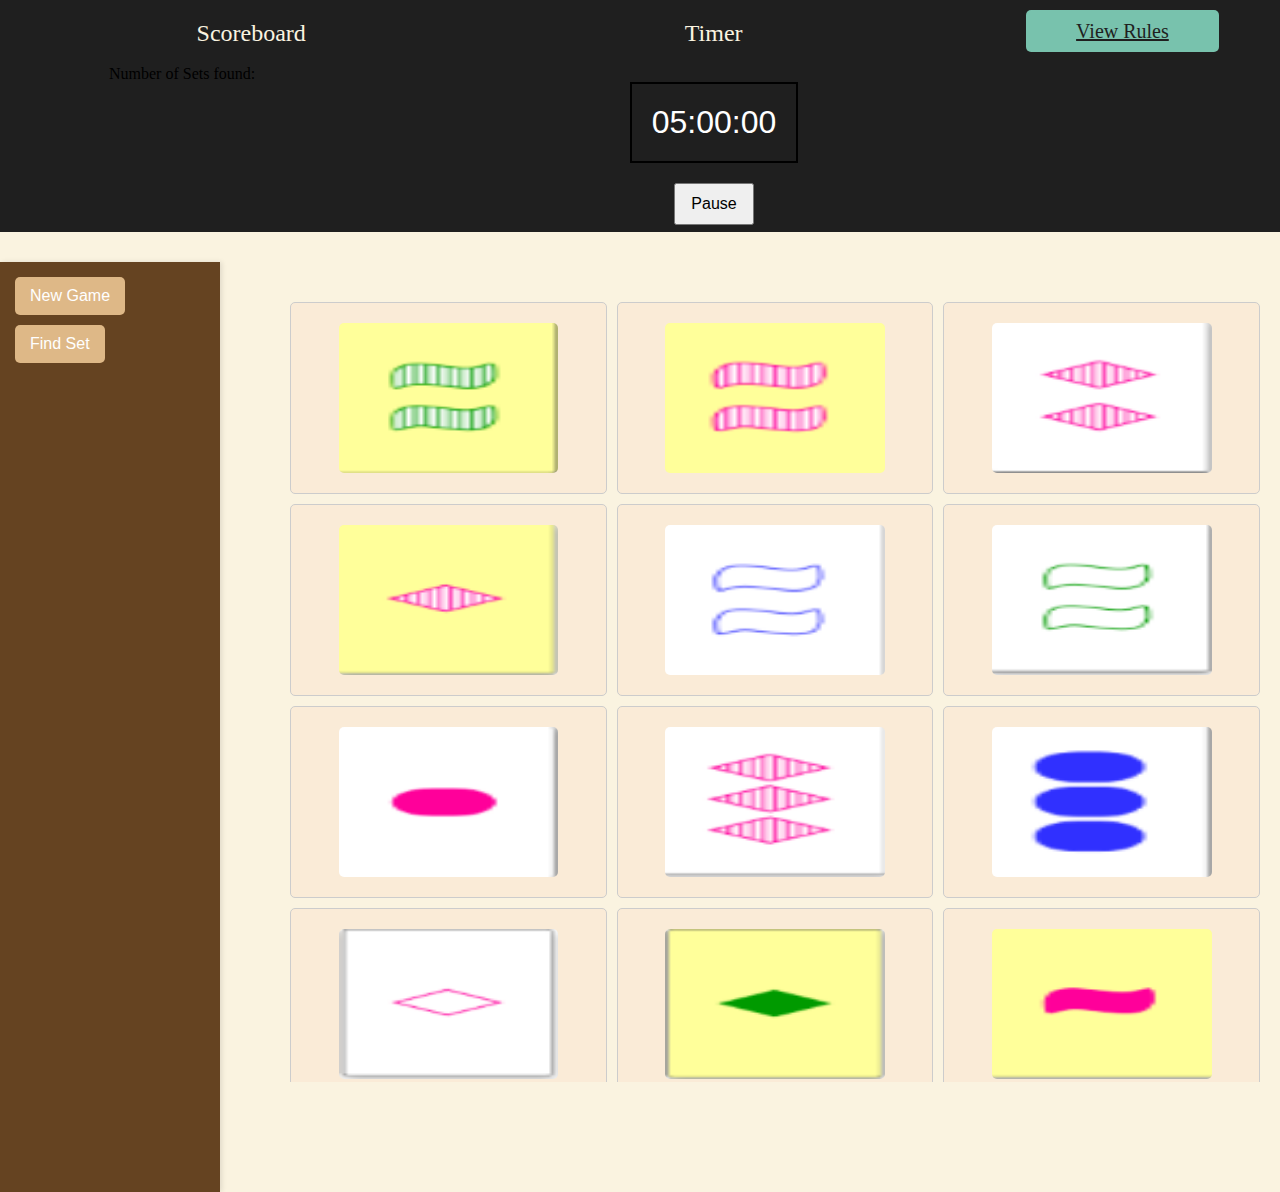
==== index.html @ 84bd636e "problems caused by merge are fixed" ====
<!DOCTYPE html>
<html lang="en">
<head>
    <title>Home Page of Set</title>
    <link rel="stylesheet" href="index.css">
    <script src="initCard.js"></script> 
    <script src="ScoreBoard.js"></script> 

</head>
<body>
    <div class="top-bar">
        <div class="scoreboard-container">
            <div class="top-title">Scoreboard</div>
            <iframe src="ScoreBoard.html" frameborder="0" style="width:100%; height:100%;"></iframe>
        </div>
        <div class="timer-container">
            <div class="top-title">Timer</div>
            <iframe src="timer.html" frameborder="0" style="width:100%; height:100%;"></iframe>
        </div>
        <div class="rule-button-container">
            <a href="rule.html" class="centered-button">View Rules</a>
        </div>
    </div>

    <div class="main-content">
        <div class="left-sidebar-container">
            <button onclick="location.href='#New Game'">New Game</button>
            <button onclick="location.href='#Find Set'">Find Set</button>
        </div>
        <div class="result"> <span id="resultText"></span></div>
        <div class="card-display-container">
            
        </div>
    </div>
</body>
</html>
---- index.css ----
body, html {
    margin: 0;
    padding: 0;
    height: 100%;
    font-family: 'Arial, sans-serif';
    background-color: #FAF3E0; /* Peach background to give a warm undertone to your page */
}

.top-bar {
    display: flex;
    justify-content: space-around;
    background-color: #1F1F1F; /* Black for the top bar */
    padding: 20px;
    position: relative;
    width: 100%;
    top: 0;
    z-index: 1000;
}

.top-title {
    text-align: center;
    font-size: 24px; /* Adjust font size as needed */
    margin-bottom: 10px; /* Space between the title and the iframe */
}

.scoreboard-container, .timer-container, .rule-button-container {
    color: #FAF3E0; /* Peach for the text to contrast against the black background */
    font-size: 20px;
}

.rule-button-container .centered-button {
    padding: 10px 50px;
    background-color: #78C2AD; /* Vibrant teal for the button */
    border-radius: 5px;
    color: #1F1F1F; /* Black for the button text */
    transition: background-color 0.3s; /* Smooth transition on hover */
}

.rule-button-container .centered-button:hover {
    background-color: #56A08E; /* A darker shade of teal for hover effect */
}

.main-content {
    display: flex;
    align-items: flex-start; /* This ensures that both children start at the top */
}

.left-sidebar-container {
    margin-top: 30px;
    background-color: #654321; /* Brown for the sidebar */
    height: 100vh;;
    width: 200px;
    padding: 15px;
    box-shadow: 2px 0 5px rgba(0, 0, 0, 0.1);
}

.left-sidebar-container a {
    display: block;
    color: #FAF3E0; /* Peach for the text to contrast against the brown background */
    margin-bottom: 15px;
    padding: 10px;
    border-radius: 5px;
    transition: background-color 0.3s; /* Smooth transition on hover */
}

.left-sidebar-container a:hover {
    background-color: #78C2AD; /* Teal for hover effect */
    color: #1F1F1F; /* Black for the text to contrast against the teal background */
}

.left-sidebar-container button {
    margin-bottom: 10px;
    padding: 10px 15px;
    font-size: 16px;
    color: #ffffff; /* White text color */
    background-color: burlywood; /* Primary blue color */
    border: none;
    border-radius: 5px;
    cursor: pointer;
    transition: background-color 0.3s ease; /* Smooth transition for hover effect */
}

.left-sidebar-container button:hover {
    background-color: #0056b3; /* Darker blue on hover */
}

.left-sidebar-container button:focus {
    outline: none; /* Remove default focus outline */
    box-shadow: 0 0 5px rgba(0,123,255,0.5); /* Add a subtle glow effect on focus */
}

.result{
    margin-top: 50px;
    margin-left: 250px;
    height: 100px;
    width: calc(100% - 220px);
    position: absolute;
    z-index: 2;
}

#resultText{
    color: red;
    font-size: 50px;
}

/*add for selection*/
.selected::before {
    content: ''; /* Required for pseudo-elements */
    position: absolute;
    top: 0;
    left: 0;
    width: 100%;
    height: 100%;
    background-color: rgba(255, 0, 0, 0); /* Initially transparent */
    opacity: 0; /* Initially, make it completely transparent */
    transition: opacity 0.3s, background-color 0.3s; /* Add transitions for a smooth effect */
    z-index: 2; /* Higher z-index value to appear on top of card-box */
}

.selected:hover::before {
    background-color: rgba(255, 0, 0, 0.5); /* Transparent red (adjust the alpha value for the desired transparency) */
    opacity: 1; /* On hover, make the overlay fully visible */
}


.card-display-container {
    margin-top: 50px;
    margin-left: 50px;
    display: grid;
    grid-template-columns: repeat(3, 1fr);
    grid-template-rows: repeat(4, 1fr);
    gap: 10px;
    height: calc(100vh - 100px);
    width: calc(100% - 220px);
    padding: 20px;
    box-sizing: border-box;
    overflow-y: auto;
}

.card-box {
    position: relative;
    background-color: #FAEBD7; /* Light peach for the card background */
    text-align: center;
    border: 1px solid #ccc;
    border-radius: 5px;
    padding: 20px;
    box-sizing: border-box;
    display: flex;
    justify-content: center;
    align-items: center;
    font-size: 20px;
    transition: transform 0.3s; /* Smooth transition for a popping effect on hover */
    z-index: 1;
}

.card-box:hover {
    transform: scale(1.05); /* Slightly enlarge the card on hover for a popping effect */
}

.column {
    margin: 0 10px;
    width: calc(33.333% - 20px);
}

.column a {
    display: block;
    margin: 10px 0;
    padding: 20px;
    background-color: #D5A58B; /* Brownish peach for column background */
    text-align: center;
    border: 1px solid #ccc;
    border-radius: 5px;
    height: calc(50% - 20px);
    box-sizing: border-box;
    transition: background-color 0.3s; /* Smooth transition on hover */
}

.column a:hover {
    background-color: #B8876E; /* Darker brownish peach for hover effect */
}

.card {
    width: 80%;
    height: 150px;
    border-radius: 5px;
}
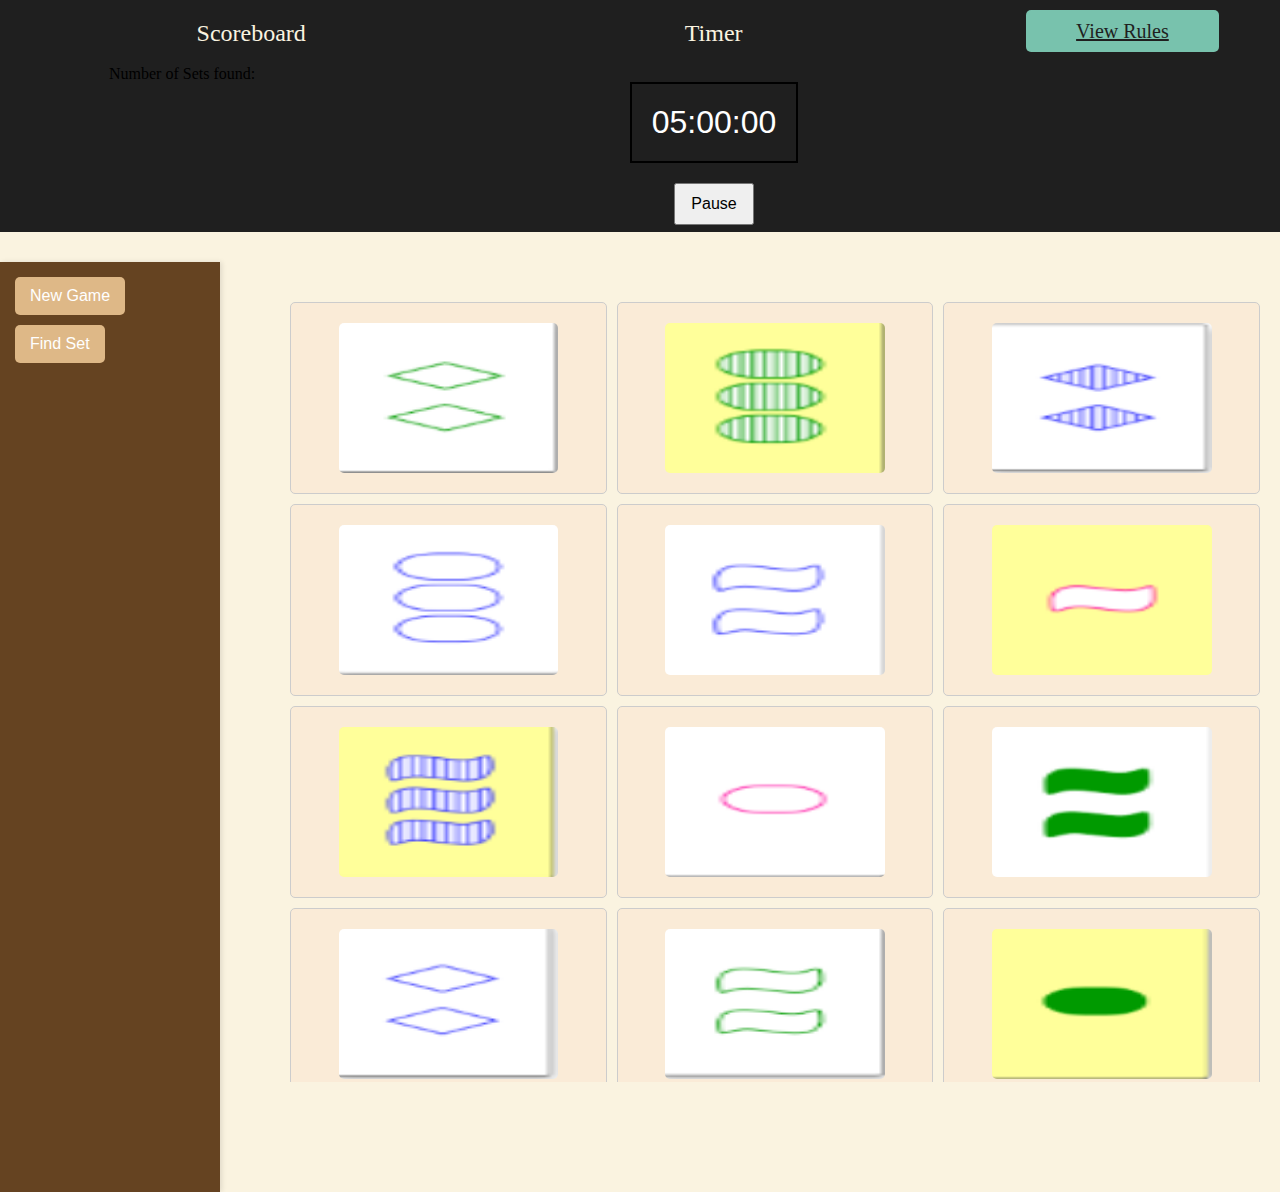
==== commit 226fc9c0: "card replace is finished also fix some bugs" ====
--- a/index.html
+++ b/index.html
@@ -3,9 +3,10 @@
 <head>
     <title>Home Page of Set</title>
     <link rel="stylesheet" href="index.css">
-    <script src="initCard.js"></script> 
-    <script src="ScoreBoard.js"></script> 
-
+    <script type="module" src="ScoreBoard.js"></script> 
+    <script type="module" src="cardReplacing.js"></script> 
+    <script type="module" src="verifySet.js"></script>
+    <script type="module" src="initCard.js"></script> 
 </head>
 <body>
     <div class="top-bar">
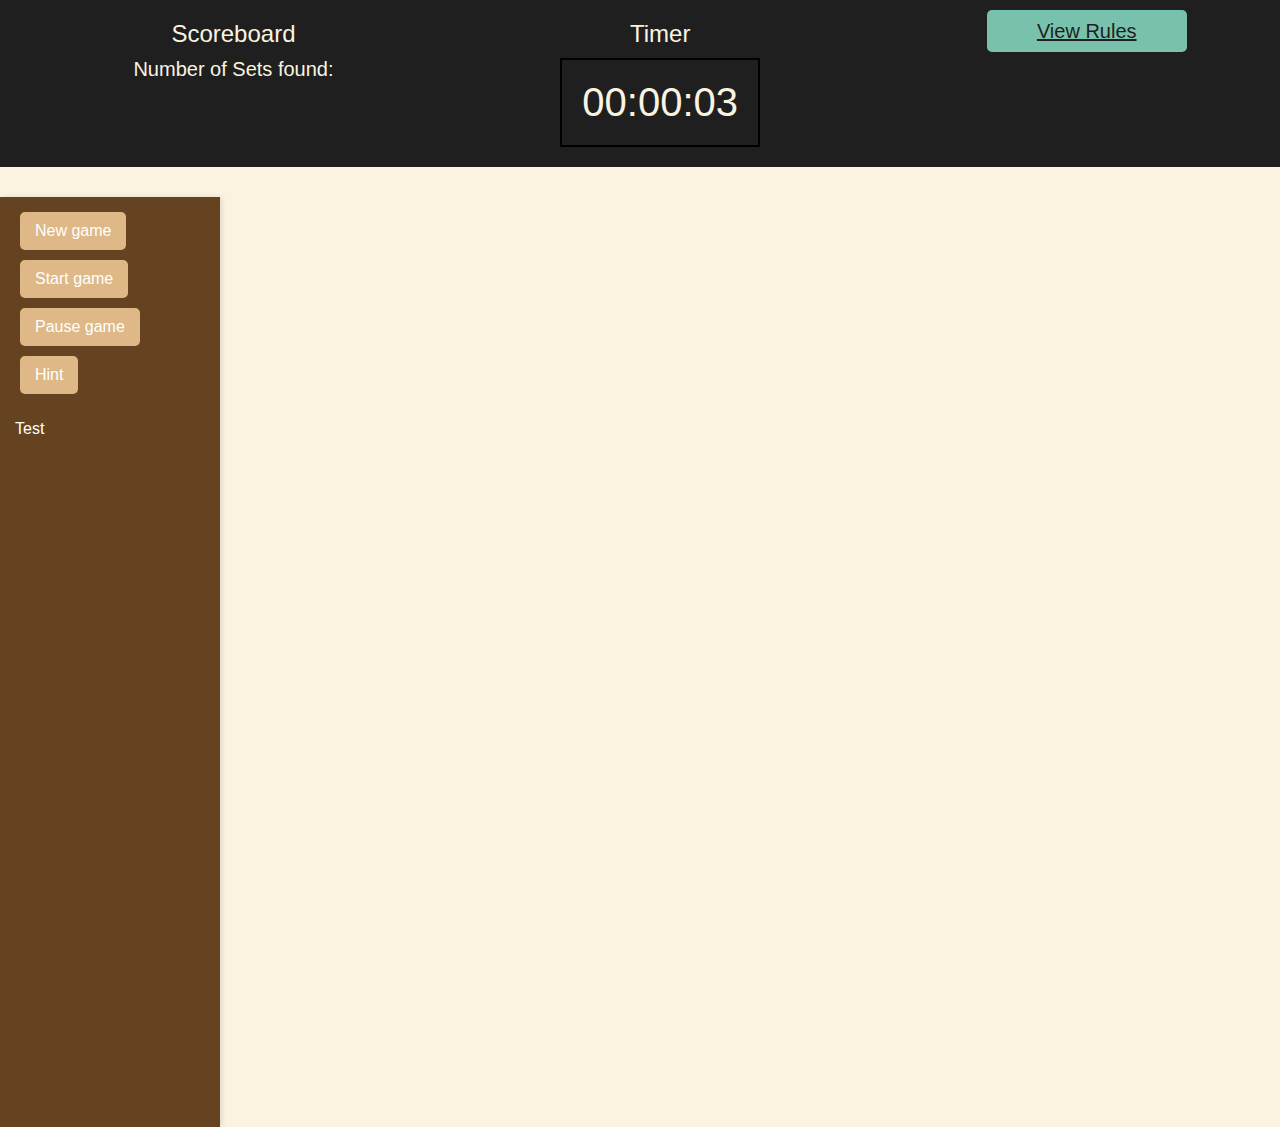
==== commit 64528d1c: "Message in timer can work now" ====
--- a/index.html
+++ b/index.html
@@ -3,6 +3,10 @@
 <head>
     <title>Home Page of Set</title>
     <link rel="stylesheet" href="index.css">
+    <link rel="stylesheet" href="timer.css">
+    <link rel="stylesheet" href="Scoreboard.css">
+    <script type="module" src="message.js"></script> 
+    <script type="module" src="timer.js"></script> 
     <script type="module" src="ScoreBoard.js"></script> 
     <script type="module" src="cardReplacing.js"></script> 
     <script type="module" src="verifySet.js"></script>
@@ -12,11 +16,18 @@
     <div class="top-bar">
         <div class="scoreboard-container">
             <div class="top-title">Scoreboard</div>
-            <iframe src="ScoreBoard.html" frameborder="0" style="width:100%; height:100%;"></iframe>
+            <div class="scoreboard">
+                <div id="title">Number of Sets found: </div>
+                <div id="score"><span id="scoreNum"></span></div>
+            </div>
         </div>
         <div class="timer-container">
             <div class="top-title">Timer</div>
-            <iframe src="timer.html" frameborder="0" style="width:100%; height:100%;"></iframe>
+            <div class="timer-container">
+                <div class="timer-box">
+                    00:00:03
+                </div>
+            </div>
         </div>
         <div class="rule-button-container">
             <a href="rule.html" class="centered-button">View Rules</a>
@@ -25,8 +36,11 @@
 
     <div class="main-content">
         <div class="left-sidebar-container">
-            <button onclick="location.href='#New Game'">New Game</button>
-            <button onclick="location.href='#Find Set'">Find Set</button>
+            <button id="NewGame">New game</button>
+            <button id="StartGame">Start game</button>
+            <button id="PauseGame">Pause game</button>
+            <button id="hint">Hint</button>
+            <div class="message-box" id="messageBox"><p>Test</p></div>
         </div>
         <div class="result"> <span id="resultText"></span></div>
         <div class="card-display-container">
--- a/timer.css
+++ b/timer.css
@@ -0,0 +1,29 @@
+body, html {
+    height: 100%;
+    margin: 0;
+    font-family: Arial, sans-serif;
+    color:white;
+}
+
+.timer-container {
+    display: flex;
+    flex-direction: column;
+    justify-content: center; /* Center horizontally */
+    align-items: center; /* Center vertically */
+    height: 100%;
+}
+
+.timer-box {
+    padding: 20px;
+    border: 2px solid black;
+    font-size: 2em;
+}
+.controls {
+    margin-top: 20px;
+}
+
+button {
+    padding: 10px 15px;
+    margin: 0 5px;
+    font-size: 1em;
+}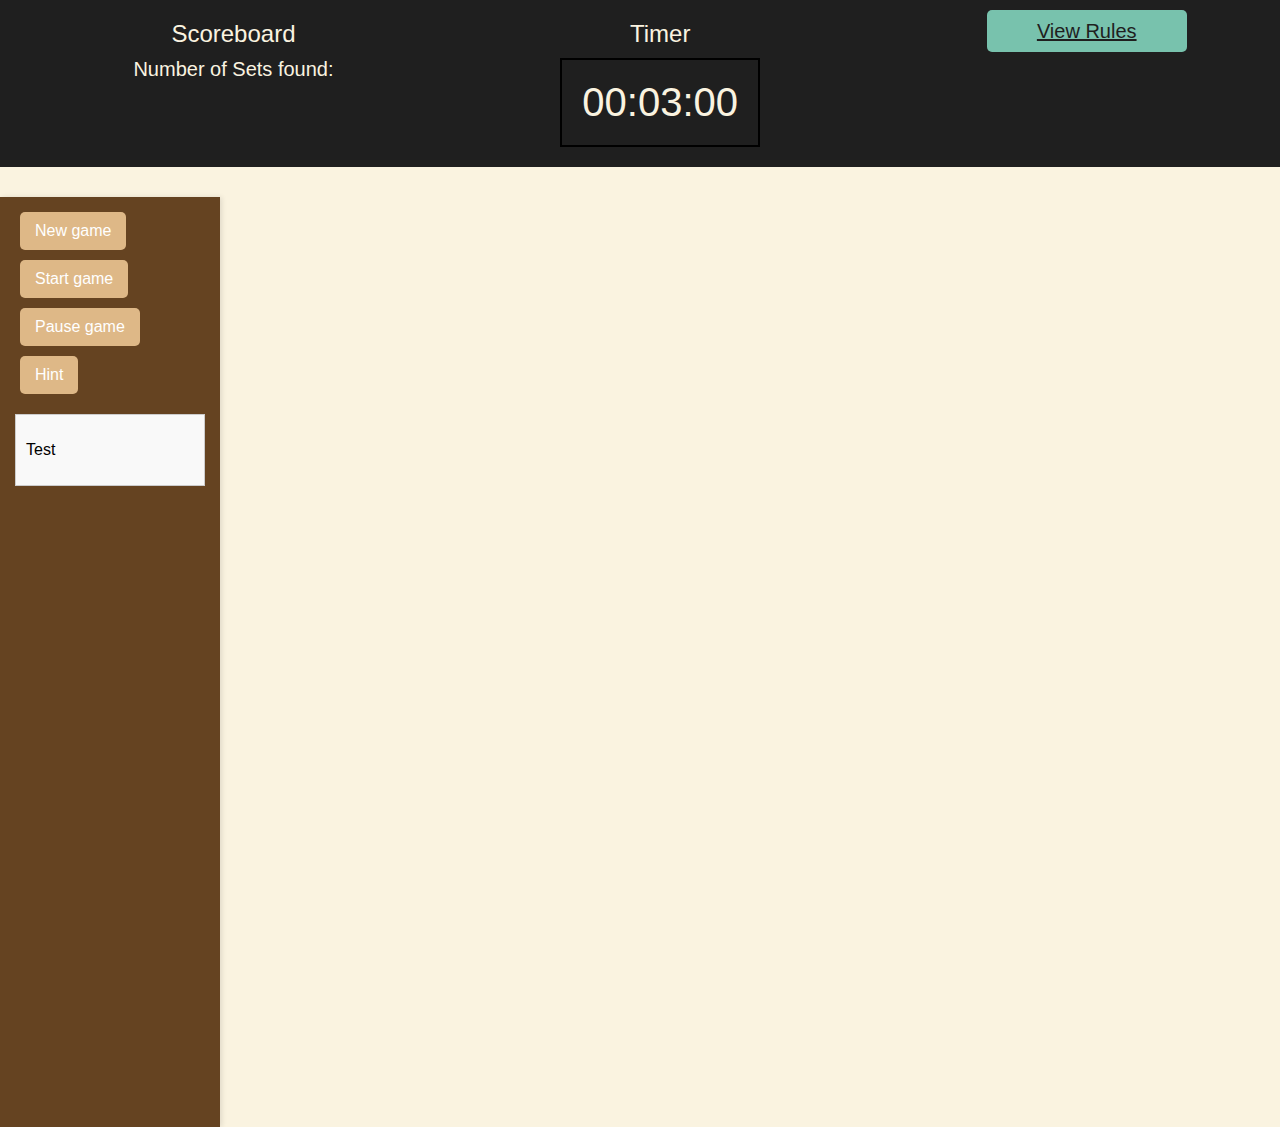
==== commit 3fb6ce49: "Start/pause-continue/New game can work" ====
--- a/index.html
+++ b/index.html
@@ -2,6 +2,7 @@
 <html lang="en">
 <head>
     <title>Home Page of Set</title>
+    <link rel="shortcut icon" href="favicon.ico">
     <link rel="stylesheet" href="index.css">
     <link rel="stylesheet" href="timer.css">
     <link rel="stylesheet" href="Scoreboard.css">
@@ -25,7 +26,7 @@
             <div class="top-title">Timer</div>
             <div class="timer-container">
                 <div class="timer-box">
-                    00:00:03
+                    00:03:00
                 </div>
             </div>
         </div>
--- a/index.css
+++ b/index.css
@@ -89,6 +89,17 @@
     box-shadow: 0 0 5px rgba(0,123,255,0.5); /* Add a subtle glow effect on focus */
 }
 
+.message-box {
+    padding: 10px;
+    border: 1px solid #ccc;
+    margin-top: 10px;
+    background-color: #f9f9f9;
+}
+
+.message-box p {
+    color: black;
+}
+
 .result{
     margin-top: 50px;
     margin-left: 250px;
@@ -111,17 +122,11 @@
     left: 0;
     width: 100%;
     height: 100%;
-    background-color: rgba(255, 0, 0, 0); /* Initially transparent */
-    opacity: 0; /* Initially, make it completely transparent */
+    background-color: rgba(255, 0, 0, 0.5); /* Transparent red */
+    opacity: 1; /* Make the overlay fully visible */
     transition: opacity 0.3s, background-color 0.3s; /* Add transitions for a smooth effect */
     z-index: 2; /* Higher z-index value to appear on top of card-box */
 }
-
-.selected:hover::before {
-    background-color: rgba(255, 0, 0, 0.5); /* Transparent red (adjust the alpha value for the desired transparency) */
-    opacity: 1; /* On hover, make the overlay fully visible */
-}
-
 
 .card-display-container {
     margin-top: 50px;
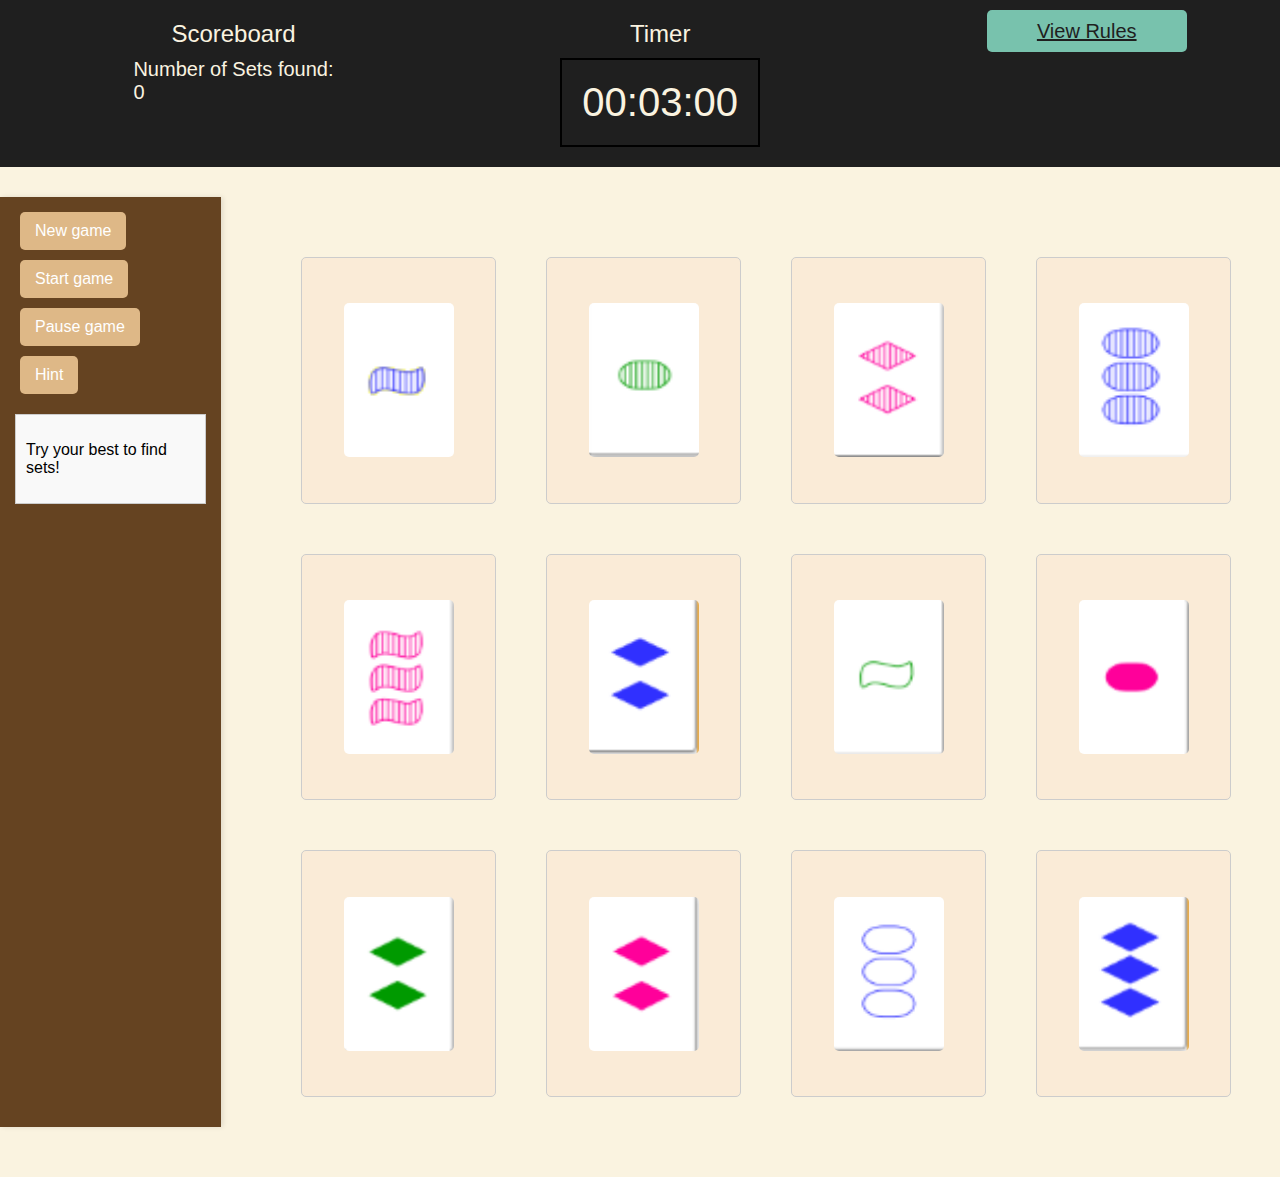
==== commit da0ab897: "remove the yellow background, modeify cards layout" ====
--- a/index.html
+++ b/index.html
@@ -1,52 +1,52 @@
-<!DOCTYPE html>
-<html lang="en">
-<head>
-    <title>Home Page of Set</title>
-    <link rel="shortcut icon" href="favicon.ico">
-    <link rel="stylesheet" href="index.css">
-    <link rel="stylesheet" href="timer.css">
-    <link rel="stylesheet" href="Scoreboard.css">
-    <script type="module" src="message.js"></script> 
-    <script type="module" src="timer.js"></script> 
-    <script type="module" src="ScoreBoard.js"></script> 
-    <script type="module" src="cardReplacing.js"></script> 
-    <script type="module" src="verifySet.js"></script>
-    <script type="module" src="initCard.js"></script> 
-</head>
-<body>
-    <div class="top-bar">
-        <div class="scoreboard-container">
-            <div class="top-title">Scoreboard</div>
-            <div class="scoreboard">
-                <div id="title">Number of Sets found: </div>
-                <div id="score"><span id="scoreNum"></span></div>
-            </div>
-        </div>
-        <div class="timer-container">
-            <div class="top-title">Timer</div>
-            <div class="timer-container">
-                <div class="timer-box">
-                    00:03:00
-                </div>
-            </div>
-        </div>
-        <div class="rule-button-container">
-            <a href="rule.html" class="centered-button">View Rules</a>
-        </div>
-    </div>
-
-    <div class="main-content">
-        <div class="left-sidebar-container">
-            <button id="NewGame">New game</button>
-            <button id="StartGame">Start game</button>
-            <button id="PauseGame">Pause game</button>
-            <button id="hint">Hint</button>
-            <div class="message-box" id="messageBox"><p>Test</p></div>
-        </div>
-        <div class="result"> <span id="resultText"></span></div>
-        <div class="card-display-container">
-            
-        </div>
-    </div>
-</body>
-</html>
+<!DOCTYPE html>
+<html lang="en">
+<head>
+    <title>Home Page of Set</title>
+    <link rel="shortcut icon" href="favicon.ico">
+    <link rel="stylesheet" href="index.css">
+    <link rel="stylesheet" href="timer.css">
+    <link rel="stylesheet" href="Scoreboard.css">
+    <script type="module" src="message.js"></script> 
+    <script type="module" src="timer.js"></script> 
+    <script type="module" src="ScoreBoard.js"></script> 
+    <script type="module" src="cardReplacing.js"></script> 
+    <script type="module" src="verifySet.js"></script>
+    <script type="module" src="initCard.js"></script> 
+</head>
+<body>
+    <div class="top-bar">
+        <div class="scoreboard-container">
+            <div class="top-title">Scoreboard</div>
+            <div class="scoreboard">
+                <div id="title">Number of Sets found: </div>
+                <div id="score"><span id="scoreNum"></span></div>
+            </div>
+        </div>
+        <div class="timer-container">
+            <div class="top-title">Timer</div>
+            <div class="timer-container">
+                <div class="timer-box">
+                    00:03:00
+                </div>
+            </div>
+        </div>
+        <div class="rule-button-container">
+            <a href="rule.html" class="centered-button">View Rules</a>
+        </div>
+    </div>
+
+    <div class="main-content">
+        <div class="left-sidebar-container">
+            <button id="NewGame">New game</button>
+            <button id="StartGame">Start game</button>
+            <button id="PauseGame">Pause game</button>
+            <button id="hint">Hint</button>
+            <div class="message-box" id="messageBox"><p>Test</p></div>
+        </div>
+        <div class="result"> <span id="resultText"></span></div>
+        <div class="card-display-container">
+            
+        </div>
+    </div>
+</body>
+</html>
--- a/index.css
+++ b/index.css
@@ -1,191 +1,193 @@
-body, html {
-    margin: 0;
-    padding: 0;
-    height: 100%;
-    font-family: 'Arial, sans-serif';
-    background-color: #FAF3E0; /* Peach background to give a warm undertone to your page */
-}
-
-.top-bar {
-    display: flex;
-    justify-content: space-around;
-    background-color: #1F1F1F; /* Black for the top bar */
-    padding: 20px;
-    position: relative;
-    width: 100%;
-    top: 0;
-    z-index: 1000;
-}
-
-.top-title {
-    text-align: center;
-    font-size: 24px; /* Adjust font size as needed */
-    margin-bottom: 10px; /* Space between the title and the iframe */
-}
-
-.scoreboard-container, .timer-container, .rule-button-container {
-    color: #FAF3E0; /* Peach for the text to contrast against the black background */
-    font-size: 20px;
-}
-
-.rule-button-container .centered-button {
-    padding: 10px 50px;
-    background-color: #78C2AD; /* Vibrant teal for the button */
-    border-radius: 5px;
-    color: #1F1F1F; /* Black for the button text */
-    transition: background-color 0.3s; /* Smooth transition on hover */
-}
-
-.rule-button-container .centered-button:hover {
-    background-color: #56A08E; /* A darker shade of teal for hover effect */
-}
-
-.main-content {
-    display: flex;
-    align-items: flex-start; /* This ensures that both children start at the top */
-}
-
-.left-sidebar-container {
-    margin-top: 30px;
-    background-color: #654321; /* Brown for the sidebar */
-    height: 100vh;;
-    width: 200px;
-    padding: 15px;
-    box-shadow: 2px 0 5px rgba(0, 0, 0, 0.1);
-}
-
-.left-sidebar-container a {
-    display: block;
-    color: #FAF3E0; /* Peach for the text to contrast against the brown background */
-    margin-bottom: 15px;
-    padding: 10px;
-    border-radius: 5px;
-    transition: background-color 0.3s; /* Smooth transition on hover */
-}
-
-.left-sidebar-container a:hover {
-    background-color: #78C2AD; /* Teal for hover effect */
-    color: #1F1F1F; /* Black for the text to contrast against the teal background */
-}
-
-.left-sidebar-container button {
-    margin-bottom: 10px;
-    padding: 10px 15px;
-    font-size: 16px;
-    color: #ffffff; /* White text color */
-    background-color: burlywood; /* Primary blue color */
-    border: none;
-    border-radius: 5px;
-    cursor: pointer;
-    transition: background-color 0.3s ease; /* Smooth transition for hover effect */
-}
-
-.left-sidebar-container button:hover {
-    background-color: #0056b3; /* Darker blue on hover */
-}
-
-.left-sidebar-container button:focus {
-    outline: none; /* Remove default focus outline */
-    box-shadow: 0 0 5px rgba(0,123,255,0.5); /* Add a subtle glow effect on focus */
-}
-
-.message-box {
-    padding: 10px;
-    border: 1px solid #ccc;
-    margin-top: 10px;
-    background-color: #f9f9f9;
-}
-
-.message-box p {
-    color: black;
-}
-
-.result{
-    margin-top: 50px;
-    margin-left: 250px;
-    height: 100px;
-    width: calc(100% - 220px);
-    position: absolute;
-    z-index: 2;
-}
-
-#resultText{
-    color: red;
-    font-size: 50px;
-}
-
-/*add for selection*/
-.selected::before {
-    content: ''; /* Required for pseudo-elements */
-    position: absolute;
-    top: 0;
-    left: 0;
-    width: 100%;
-    height: 100%;
-    background-color: rgba(255, 0, 0, 0.5); /* Transparent red */
-    opacity: 1; /* Make the overlay fully visible */
-    transition: opacity 0.3s, background-color 0.3s; /* Add transitions for a smooth effect */
-    z-index: 2; /* Higher z-index value to appear on top of card-box */
-}
-
-.card-display-container {
-    margin-top: 50px;
-    margin-left: 50px;
-    display: grid;
-    grid-template-columns: repeat(3, 1fr);
-    grid-template-rows: repeat(4, 1fr);
-    gap: 10px;
-    height: calc(100vh - 100px);
-    width: calc(100% - 220px);
-    padding: 20px;
-    box-sizing: border-box;
-    overflow-y: auto;
-}
-
-.card-box {
-    position: relative;
-    background-color: #FAEBD7; /* Light peach for the card background */
-    text-align: center;
-    border: 1px solid #ccc;
-    border-radius: 5px;
-    padding: 20px;
-    box-sizing: border-box;
-    display: flex;
-    justify-content: center;
-    align-items: center;
-    font-size: 20px;
-    transition: transform 0.3s; /* Smooth transition for a popping effect on hover */
-    z-index: 1;
-}
-
-.card-box:hover {
-    transform: scale(1.05); /* Slightly enlarge the card on hover for a popping effect */
-}
-
-.column {
-    margin: 0 10px;
-    width: calc(33.333% - 20px);
-}
-
-.column a {
-    display: block;
-    margin: 10px 0;
-    padding: 20px;
-    background-color: #D5A58B; /* Brownish peach for column background */
-    text-align: center;
-    border: 1px solid #ccc;
-    border-radius: 5px;
-    height: calc(50% - 20px);
-    box-sizing: border-box;
-    transition: background-color 0.3s; /* Smooth transition on hover */
-}
-
-.column a:hover {
-    background-color: #B8876E; /* Darker brownish peach for hover effect */
-}
-
-.card {
-    width: 80%;
-    height: 150px;
-    border-radius: 5px;
-}
+body, html {
+    margin: 0;
+    padding: 0;
+    height: 100%;
+    font-family: 'Arial, sans-serif';
+    background-color: #FAF3E0; /* Peach background to give a warm undertone to your page */
+}
+
+.top-bar {
+    display: flex;
+    justify-content: space-around;
+    background-color: #1F1F1F; /* Black for the top bar */
+    padding: 20px;
+    position: relative;
+    width: 100%;
+    top: 0;
+    z-index: 1000;
+}
+
+.top-title {
+    text-align: center;
+    font-size: 24px; /* Adjust font size as needed */
+    margin-bottom: 10px; /* Space between the title and the iframe */
+}
+
+.scoreboard-container, .timer-container, .rule-button-container {
+    color: #FAF3E0; /* Peach for the text to contrast against the black background */
+    font-size: 20px;
+}
+
+.rule-button-container .centered-button {
+    padding: 10px 50px;
+    background-color: #78C2AD; /* Vibrant teal for the button */
+    border-radius: 5px;
+    color: #1F1F1F; /* Black for the button text */
+    transition: background-color 0.3s; /* Smooth transition on hover */
+}
+
+.rule-button-container .centered-button:hover {
+    background-color: #56A08E; /* A darker shade of teal for hover effect */
+}
+
+.main-content {
+    display: flex;
+    align-items: flex-start; /* This ensures that both children start at the top */
+}
+
+.left-sidebar-container {
+    margin-top: 30px;
+    background-color: #654321; /* Brown for the sidebar */
+    height: 100vh;;
+    width: 200px;
+    padding: 15px;
+    box-shadow: 2px 0 5px rgba(0, 0, 0, 0.1);
+}
+
+.left-sidebar-container a {
+    display: block;
+    color: #FAF3E0; /* Peach for the text to contrast against the brown background */
+    margin-bottom: 15px;
+    padding: 10px;
+    border-radius: 5px;
+    transition: background-color 0.3s; /* Smooth transition on hover */
+}
+
+.left-sidebar-container a:hover {
+    background-color: #78C2AD; /* Teal for hover effect */
+    color: #1F1F1F; /* Black for the text to contrast against the teal background */
+}
+
+.left-sidebar-container button {
+    margin-bottom: 10px;
+    padding: 10px 15px;
+    font-size: 16px;
+    color: #ffffff; /* White text color */
+    background-color: burlywood; /* Primary blue color */
+    border: none;
+    border-radius: 5px;
+    cursor: pointer;
+    transition: background-color 0.3s ease; /* Smooth transition for hover effect */
+}
+
+.left-sidebar-container button:hover {
+    background-color: #0056b3; /* Darker blue on hover */
+}
+
+.left-sidebar-container button:focus {
+    outline: none; /* Remove default focus outline */
+    box-shadow: 0 0 5px rgba(0,123,255,0.5); /* Add a subtle glow effect on focus */
+}
+
+.message-box {
+    padding: 10px;
+    border: 1px solid #ccc;
+    margin-top: 10px;
+    background-color: #f9f9f9;
+}
+
+.message-box p {
+    color: black;
+}
+
+.result{
+    margin-top: 50px;
+    margin-left: 250px;
+    height: 100px;
+    width: calc(100% - 220px);
+    position: absolute;
+    z-index: 2;
+}
+
+#resultText{
+    color: red;
+    font-size: 50px;
+}
+
+/*add for selection*/
+.selected::before {
+    content: '';
+    position: absolute;
+    top: 0;
+    left: 0;
+    width: 100%;
+    height: 100%;
+    border: 5px solid rgba(255, 0, 0, 0.5);
+    box-sizing: border-box; 
+    transition: border-color 0.3s; 
+    z-index: 2; 
+}
+
+.card-display-container {
+    margin: 10px auto 0;
+    display: grid;
+    grid-template-columns: repeat(4, 1fr);
+    grid-template-rows: repeat(3, 1fr);
+    gap: 50px; /* Adjust the column gap to your desired value */
+    height: 1000px; /* Fixed height in pixels */
+    width: 1100px; /* Fixed width in pixels */
+    padding: 80px;
+    box-sizing: border-box;
+    overflow-y: auto;
+}
+
+
+.card-box {
+    position: relative;
+    background-color: #FAEBD7; /* Light peach for the card background */
+    text-align: center;
+    border: 1px solid #ccc;
+    border-radius: 5px;
+    padding: 10px;
+    box-sizing: border-box;
+    display: flex;
+    justify-content: center;
+    align-items: center;
+    font-size: 20px;
+    transition: transform 0.3s; /* Smooth transition for a popping effect on hover */
+    z-index: 1;
+    width: 195px;
+    height: 250x;
+}
+
+.card-box:hover {
+    transform: scale(1.05); /* Slightly enlarge the card on hover for a popping effect */
+}
+
+.column {
+    margin: 0 10px;
+    width: calc(33.333% - 20px);
+}
+
+.column a {
+    display: block;
+    margin: 10px 0;
+    padding: 20px;
+    background-color: #D5A58B; /* Brownish peach for column background */
+    text-align: center;
+    border: 1px solid #ccc;
+    border-radius: 5px;
+    height: calc(50% - 20px);
+    box-sizing: border-box;
+    transition: background-color 0.3s; /* Smooth transition on hover */
+}
+
+.column a:hover {
+    background-color: #B8876E; /* Darker brownish peach for hover effect */
+}
+
+.card {
+    width: 110px;
+    height: 154px;
+    border-radius: 5px;
+}
--- a/timer.css
+++ b/timer.css
@@ -1,29 +1,29 @@
-body, html {
-    height: 100%;
-    margin: 0;
-    font-family: Arial, sans-serif;
-    color:white;
-}
-
-.timer-container {
-    display: flex;
-    flex-direction: column;
-    justify-content: center; /* Center horizontally */
-    align-items: center; /* Center vertically */
-    height: 100%;
-}
-
-.timer-box {
-    padding: 20px;
-    border: 2px solid black;
-    font-size: 2em;
-}
-.controls {
-    margin-top: 20px;
-}
-
-button {
-    padding: 10px 15px;
-    margin: 0 5px;
-    font-size: 1em;
+body, html {
+    height: 100%;
+    margin: 0;
+    font-family: Arial, sans-serif;
+    color:white;
+}
+
+.timer-container {
+    display: flex;
+    flex-direction: column;
+    justify-content: center; /* Center horizontally */
+    align-items: center; /* Center vertically */
+    height: 100%;
+}
+
+.timer-box {
+    padding: 20px;
+    border: 2px solid black;
+    font-size: 2em;
+}
+.controls {
+    margin-top: 20px;
+}
+
+button {
+    padding: 10px 15px;
+    margin: 0 5px;
+    font-size: 1em;
 }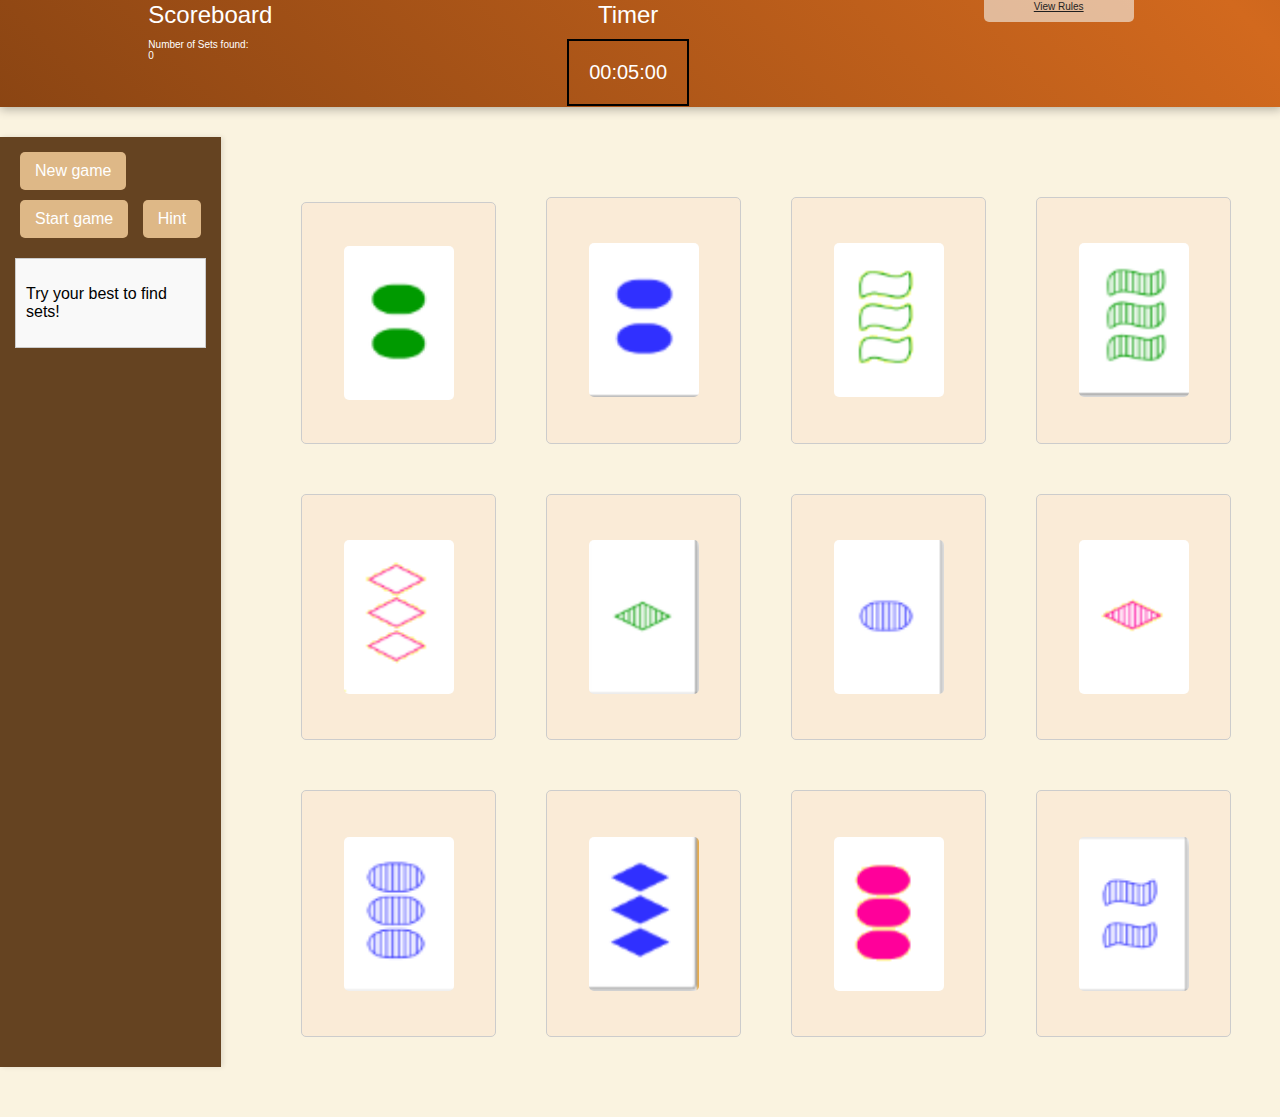
==== commit 8162dfc1: "Update index.html" ====
--- a/index.html
+++ b/index.html
@@ -14,6 +14,7 @@
     <script type="module" src="initCard.js"></script> 
 </head>
 <body>
+    <div class="grey" id="grey"></div>
     <div class="top-bar">
         <div class="scoreboard-container">
             <div class="top-title">Scoreboard</div>
@@ -26,7 +27,7 @@
             <div class="top-title">Timer</div>
             <div class="timer-container">
                 <div class="timer-box">
-                    00:03:00
+                    00:05:00
                 </div>
             </div>
         </div>
@@ -39,11 +40,25 @@
         <div class="left-sidebar-container">
             <button id="NewGame">New game</button>
             <button id="StartGame">Start game</button>
-            <button id="PauseGame">Pause game</button>
             <button id="hint">Hint</button>
             <div class="message-box" id="messageBox"><p>Test</p></div>
         </div>
-        <div class="result"> <span id="resultText"></span></div>
+
+            <!-- Changes -->
+        <div class="summary-panel" id="summaryPanel" >
+            <div class="panel-heading">Game Summary</div>
+            <div class="panel-body">
+            <p>Game Ends! Here is the game summary for this run of game</p>
+            </div>
+            
+            <ul class="list-group">
+            <li class="SetsFound" id="SetsFound"></li>
+            <li class="TimeUsed" id="TimeUsed"></li>
+            </ul>
+            <button id="NewGame2">Start New Game</button>
+        </div>
+        <!-- Changes -->
+        
         <div class="card-display-container">
             
         </div>
--- a/index.css
+++ b/index.css
@@ -1,193 +1,277 @@
-body, html {
-    margin: 0;
-    padding: 0;
-    height: 100%;
-    font-family: 'Arial, sans-serif';
-    background-color: #FAF3E0; /* Peach background to give a warm undertone to your page */
-}
-
-.top-bar {
-    display: flex;
-    justify-content: space-around;
-    background-color: #1F1F1F; /* Black for the top bar */
-    padding: 20px;
-    position: relative;
-    width: 100%;
-    top: 0;
-    z-index: 1000;
-}
-
-.top-title {
-    text-align: center;
-    font-size: 24px; /* Adjust font size as needed */
-    margin-bottom: 10px; /* Space between the title and the iframe */
-}
-
-.scoreboard-container, .timer-container, .rule-button-container {
-    color: #FAF3E0; /* Peach for the text to contrast against the black background */
-    font-size: 20px;
-}
-
-.rule-button-container .centered-button {
-    padding: 10px 50px;
-    background-color: #78C2AD; /* Vibrant teal for the button */
-    border-radius: 5px;
-    color: #1F1F1F; /* Black for the button text */
-    transition: background-color 0.3s; /* Smooth transition on hover */
-}
-
-.rule-button-container .centered-button:hover {
-    background-color: #56A08E; /* A darker shade of teal for hover effect */
-}
-
-.main-content {
-    display: flex;
-    align-items: flex-start; /* This ensures that both children start at the top */
-}
-
-.left-sidebar-container {
-    margin-top: 30px;
-    background-color: #654321; /* Brown for the sidebar */
-    height: 100vh;;
-    width: 200px;
-    padding: 15px;
-    box-shadow: 2px 0 5px rgba(0, 0, 0, 0.1);
-}
-
-.left-sidebar-container a {
-    display: block;
-    color: #FAF3E0; /* Peach for the text to contrast against the brown background */
-    margin-bottom: 15px;
-    padding: 10px;
-    border-radius: 5px;
-    transition: background-color 0.3s; /* Smooth transition on hover */
-}
-
-.left-sidebar-container a:hover {
-    background-color: #78C2AD; /* Teal for hover effect */
-    color: #1F1F1F; /* Black for the text to contrast against the teal background */
-}
-
-.left-sidebar-container button {
-    margin-bottom: 10px;
-    padding: 10px 15px;
-    font-size: 16px;
-    color: #ffffff; /* White text color */
-    background-color: burlywood; /* Primary blue color */
-    border: none;
-    border-radius: 5px;
-    cursor: pointer;
-    transition: background-color 0.3s ease; /* Smooth transition for hover effect */
-}
-
-.left-sidebar-container button:hover {
-    background-color: #0056b3; /* Darker blue on hover */
-}
-
-.left-sidebar-container button:focus {
-    outline: none; /* Remove default focus outline */
-    box-shadow: 0 0 5px rgba(0,123,255,0.5); /* Add a subtle glow effect on focus */
-}
-
-.message-box {
-    padding: 10px;
-    border: 1px solid #ccc;
-    margin-top: 10px;
-    background-color: #f9f9f9;
-}
-
-.message-box p {
-    color: black;
-}
-
-.result{
-    margin-top: 50px;
-    margin-left: 250px;
-    height: 100px;
-    width: calc(100% - 220px);
-    position: absolute;
-    z-index: 2;
-}
-
-#resultText{
-    color: red;
-    font-size: 50px;
-}
-
-/*add for selection*/
-.selected::before {
-    content: '';
-    position: absolute;
-    top: 0;
-    left: 0;
-    width: 100%;
-    height: 100%;
-    border: 5px solid rgba(255, 0, 0, 0.5);
-    box-sizing: border-box; 
-    transition: border-color 0.3s; 
-    z-index: 2; 
-}
-
-.card-display-container {
-    margin: 10px auto 0;
-    display: grid;
-    grid-template-columns: repeat(4, 1fr);
-    grid-template-rows: repeat(3, 1fr);
-    gap: 50px; /* Adjust the column gap to your desired value */
-    height: 1000px; /* Fixed height in pixels */
-    width: 1100px; /* Fixed width in pixels */
-    padding: 80px;
-    box-sizing: border-box;
-    overflow-y: auto;
-}
-
-
-.card-box {
-    position: relative;
-    background-color: #FAEBD7; /* Light peach for the card background */
-    text-align: center;
-    border: 1px solid #ccc;
-    border-radius: 5px;
-    padding: 10px;
-    box-sizing: border-box;
-    display: flex;
-    justify-content: center;
-    align-items: center;
-    font-size: 20px;
-    transition: transform 0.3s; /* Smooth transition for a popping effect on hover */
-    z-index: 1;
-    width: 195px;
-    height: 250x;
-}
-
-.card-box:hover {
-    transform: scale(1.05); /* Slightly enlarge the card on hover for a popping effect */
-}
-
-.column {
-    margin: 0 10px;
-    width: calc(33.333% - 20px);
-}
-
-.column a {
-    display: block;
-    margin: 10px 0;
-    padding: 20px;
-    background-color: #D5A58B; /* Brownish peach for column background */
-    text-align: center;
-    border: 1px solid #ccc;
-    border-radius: 5px;
-    height: calc(50% - 20px);
-    box-sizing: border-box;
-    transition: background-color 0.3s; /* Smooth transition on hover */
-}
-
-.column a:hover {
-    background-color: #B8876E; /* Darker brownish peach for hover effect */
-}
-
-.card {
-    width: 110px;
-    height: 154px;
-    border-radius: 5px;
-}
+body, html {
+    margin: 0;
+    padding: 0;
+    height: 100%;
+    font-family: 'Arial, sans-serif';
+    background-color: #FAF3E0; /* Peach background to give a warm undertone to your page */
+}
+@keyframes gradientAnimation {
+    0% {
+        background-position: 0% center;
+    }
+    100% {
+        background-position: 100% center;
+    }
+}
+
+.top-bar {
+    display: flex;
+    justify-content: space-around;
+    background: linear-gradient(45deg, #8B4513, #D2691E, #8B4513); /* Brownish-golden gradient with sparkles */
+    padding: 1px;
+    position: relative;
+    width: 100%;
+    top: 0;
+    z-index: 1000;
+    color: #fff; /* White text color for contrast */
+    animation: gradientAnimation 5s linear infinite; /* Flowing animation with a 5-second duration */
+    background-size: 200% auto;
+    box-shadow: 0 2px 10px rgba(0, 0, 0, 0.3); /* Add a subtle shadow for depth */
+}
+
+
+/* Hide both horizontal and vertical scrollbars */
+::-webkit-scrollbar {
+    width: 0;
+    height: 0;
+    display: none;
+}
+
+
+.top-title {
+    text-align: center;
+    font-size: 24px; /* Adjust font size as needed */
+    margin-bottom: 10px; /* Space between the title and the iframe */
+}
+
+.scoreboard-container, .timer-container, .rule-button-container {
+    color: #ffffff; /* Peach for the text to contrast against the black background */
+    font-size: 10px;
+    
+}
+
+.rule-button-container .centered-button {
+    padding: 10px 50px;
+    background-color: #f7f7f297; /* Vibrant teal for the button */
+    border-radius: 5px;
+    color: #1F1F1F; /* Black for the button text */
+    transition: background-color 0.3s; /* Smooth transition on hover */
+}
+
+.rule-button-container .centered-button:hover {
+    background-color: #c23d3d; /* A darker shade of teal for hover effect */
+}
+
+.main-content {
+    display: flex;
+    align-items: flex-start; /* This ensures that both children start at the top */
+}
+
+.left-sidebar-container {
+    margin-top: 30px;
+    background-color: #654321; /* Brown for the sidebar */
+    height: 100vh;;
+    width: 200px;
+    padding: 15px;
+    box-shadow: 2px 0 5px rgba(0, 0, 0, 0.1);
+}
+
+.left-sidebar-container a {
+    display: block;
+    color: #FAF3E0; /* Peach for the text to contrast against the brown background */
+    margin-bottom: 15px;
+    padding: 10px;
+    border-radius: 5px;
+    transition: background-color 0.3s; /* Smooth transition on hover */
+}
+
+.left-sidebar-container a:hover {
+    background-color: #78C2AD; /* Teal for hover effect */
+    color: #1F1F1F; /* Black for the text to contrast against the teal background */
+}
+
+.left-sidebar-container button {
+    margin-bottom: 10px;
+    padding: 10px 15px;
+    font-size: 16px;
+    color: #ffffff; /* White text color */
+    background-color: burlywood; /* Primary blue color */
+    border: none;
+    border-radius: 5px;
+    cursor: pointer;
+    transition: background-color 0.3s ease; /* Smooth transition for hover effect */
+}
+
+.left-sidebar-container button:hover {
+    background-color: #0056b3; /* Darker blue on hover */
+}
+
+.left-sidebar-container button:focus {
+    outline: none; /* Remove default focus outline */
+    box-shadow: 0 0 5px rgba(0,123,255,0.5); /* Add a subtle glow effect on focus */
+}
+
+.message-box {
+    padding: 10px;
+    border: 1px solid #ccc;
+    margin-top: 10px;
+    background-color: #f9f9f9;
+}
+
+.message-box p {
+    color: black;
+}
+
+
+.result{
+    margin-top: 600px;
+    margin-left: 250px;
+    height: 100px;
+    width: calc(100% - 220px);
+    position: absolute;
+    z-index: 2;
+}
+
+#resultText{
+    color: red;
+    font-size: 50px;
+}
+
+
+/*add for selection*/
+.selected::before {
+    content: '';
+    position: absolute;
+    top: 0;
+    left: 0;
+    width: 100%;
+    height: 100%;
+    border: 5px solid rgba(255, 0, 0, 0.5);
+    box-sizing: border-box; 
+    transition: border-color 0.3s; 
+    z-index: 2; 
+}
+
+/*add for end game summary*/
+.grey{
+    display: none;
+    background-color: rgba(128, 128, 128, 0.5);
+    z-index: 2;
+    position: absolute;
+    height: 100%;
+    width: 100%;
+}
+.summary-panel{
+    display: none;
+    padding: 60px;
+    border: 1px solid #ccc;
+    background-color: #f9f9f9;
+    position: absolute;
+    color:black;
+    z-index: 3;
+    height: 200px;
+    margin:50px;
+    width: 500px;
+    margin-top: 20%;
+    margin-left:40%;
+}
+
+.panel-heading{
+    font-size: 40px;
+}
+
+.summary-panel button {
+    margin-bottom: 10px;
+    padding: 10px 15px;
+    font-size: 16px;
+    color: #ffffff; /* White text color */
+    background-color: burlywood; /* Primary blue color */
+    border: none;
+    border-radius: 5px;
+    cursor: pointer;
+    transition: background-color 0.3s ease; /* Smooth transition for hover effect */
+}
+
+.summary-panel button:hover {
+    background-color: #0056b3; /* Darker blue on hover */
+}
+
+.summary-panel button:focus {
+    outline: none; /* Remove default focus outline */
+    box-shadow: 0 0 5px rgba(0,123,255,0.5); /* Add a subtle glow effect on focus */
+}
+
+/*add for end game summary*/
+
+.card-display-container {
+    margin: 10px auto 0;
+    display: grid;
+    grid-template-columns: repeat(4, 1fr);
+    grid-template-rows: repeat(3, 1fr);
+    gap: 50px; /* Adjust the column gap to your desired value */
+    height: 1000px; /* Fixed height in pixels */
+    width: 1100px; /* Fixed width in pixels */
+    padding: 80px;
+    box-sizing: border-box;
+    overflow-y: auto;
+}
+
+
+.card-box {
+    position: relative;
+    background-color: #FAEBD7; /* Light peach for the card background */
+    text-align: center;
+    border: 1px solid #ccc;
+    border-radius: 5px;
+    padding: 10px;
+    box-sizing: border-box;
+    display: flex;
+    justify-content: center;
+    align-items: center;
+    font-size: 20px;
+    transition: transform 0.3s; /* Smooth transition for a popping effect on hover */
+    z-index: 1;
+    width: 195px;
+    height: 250x;
+}
+
+.card-box:first-child {
+    margin-top: 5px; /* Reduce the top margin for the first row of cards */
+}
+
+
+.card-box:hover { /* Apply styling when the card is hovered or focused (clicked) */
+    transform: scale(1.05); /* Slightly enlarge the card for a popping effect */
+}
+
+
+
+
+
+.column {
+    margin: 0 10px;
+    width: calc(33.333% - 20px);
+}
+
+.column a {
+    display: block;
+    margin: 10px 0;
+    padding: 20px;
+    background-color: #D5A58B; /* Brownish peach for column background */
+    text-align: center;
+    border: 1px solid #ccc;
+    border-radius: 5px;
+    height: calc(50% - 15px);
+    box-sizing: border-box;
+    transition: background-color 0.3s; /* Smooth transition on hover */
+}
+
+.column a:hover {
+    background-color: #B8876E; /* Darker brownish peach for hover effect */
+}
+
+.card {
+    width: 110px;
+    height: 154px;
+    border-radius: 5px;
+}
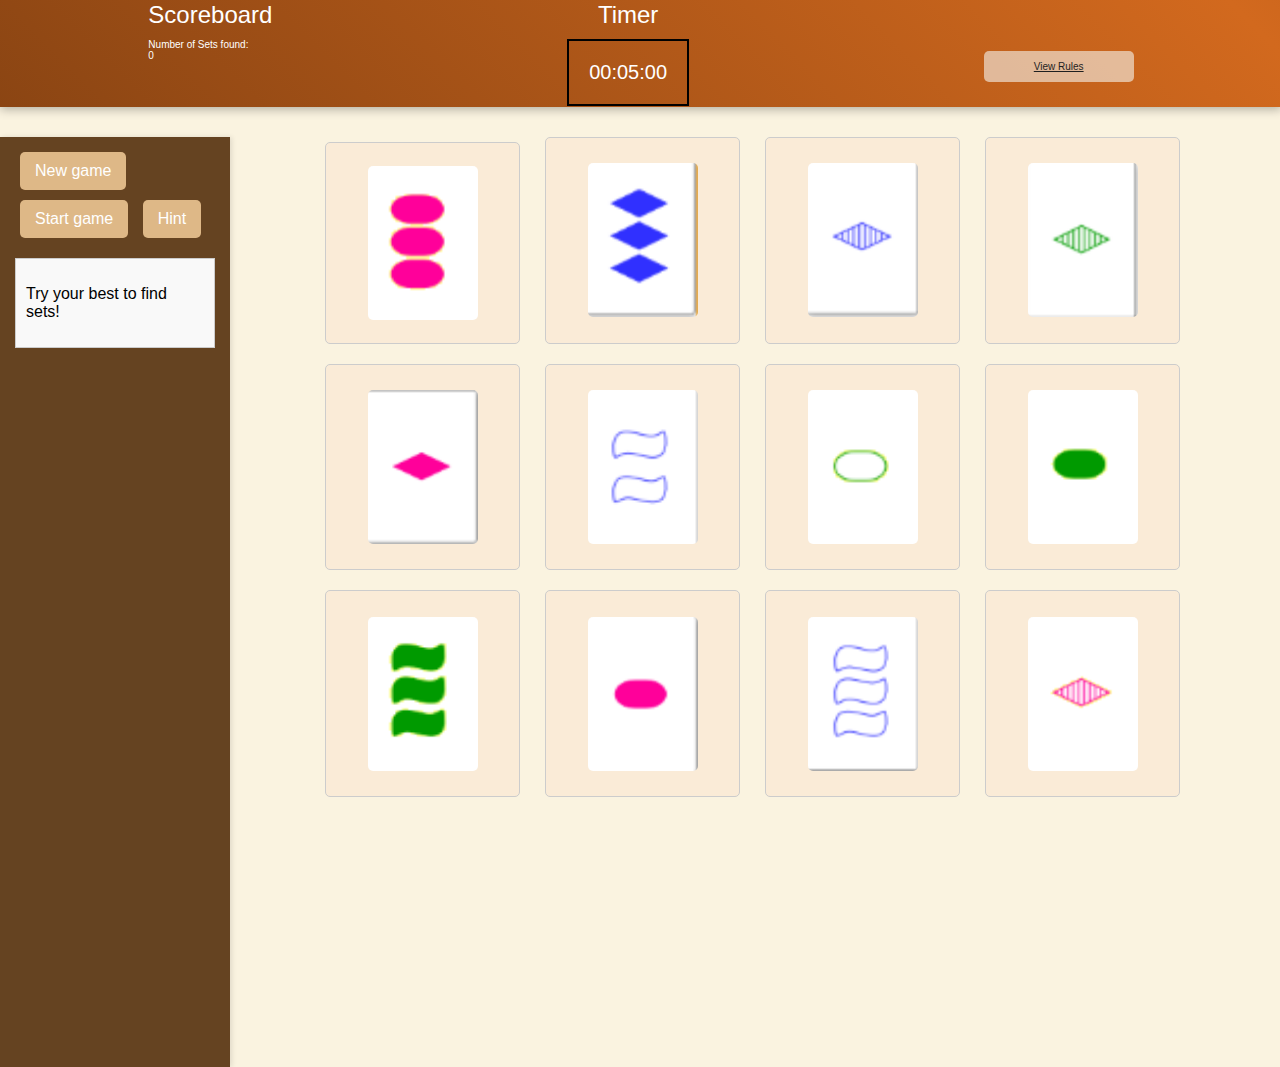
==== commit 84e41805: "No thing changed, just delete meaningless comments" ====
--- a/index.html
+++ b/index.html
@@ -44,7 +44,7 @@
             <div class="message-box" id="messageBox"><p>Test</p></div>
         </div>
 
-            <!-- Changes -->
+            
         <div class="summary-panel" id="summaryPanel" >
             <div class="panel-heading">Game Summary</div>
             <div class="panel-body">
@@ -57,7 +57,7 @@
             </ul>
             <button id="NewGame2">Start New Game</button>
         </div>
-        <!-- Changes -->
+       
         
         <div class="card-display-container">
             
--- a/index.css
+++ b/index.css
@@ -1,277 +1,283 @@
-body, html {
-    margin: 0;
-    padding: 0;
-    height: 100%;
-    font-family: 'Arial, sans-serif';
-    background-color: #FAF3E0; /* Peach background to give a warm undertone to your page */
-}
-@keyframes gradientAnimation {
-    0% {
-        background-position: 0% center;
-    }
-    100% {
-        background-position: 100% center;
-    }
-}
-
-.top-bar {
-    display: flex;
-    justify-content: space-around;
-    background: linear-gradient(45deg, #8B4513, #D2691E, #8B4513); /* Brownish-golden gradient with sparkles */
-    padding: 1px;
-    position: relative;
-    width: 100%;
-    top: 0;
-    z-index: 1000;
-    color: #fff; /* White text color for contrast */
-    animation: gradientAnimation 5s linear infinite; /* Flowing animation with a 5-second duration */
-    background-size: 200% auto;
-    box-shadow: 0 2px 10px rgba(0, 0, 0, 0.3); /* Add a subtle shadow for depth */
-}
-
-
-/* Hide both horizontal and vertical scrollbars */
-::-webkit-scrollbar {
-    width: 0;
-    height: 0;
-    display: none;
-}
-
-
-.top-title {
-    text-align: center;
-    font-size: 24px; /* Adjust font size as needed */
-    margin-bottom: 10px; /* Space between the title and the iframe */
-}
-
-.scoreboard-container, .timer-container, .rule-button-container {
-    color: #ffffff; /* Peach for the text to contrast against the black background */
-    font-size: 10px;
-    
-}
-
-.rule-button-container .centered-button {
-    padding: 10px 50px;
-    background-color: #f7f7f297; /* Vibrant teal for the button */
-    border-radius: 5px;
-    color: #1F1F1F; /* Black for the button text */
-    transition: background-color 0.3s; /* Smooth transition on hover */
-}
-
-.rule-button-container .centered-button:hover {
-    background-color: #c23d3d; /* A darker shade of teal for hover effect */
-}
-
-.main-content {
-    display: flex;
-    align-items: flex-start; /* This ensures that both children start at the top */
-}
-
-.left-sidebar-container {
-    margin-top: 30px;
-    background-color: #654321; /* Brown for the sidebar */
-    height: 100vh;;
-    width: 200px;
-    padding: 15px;
-    box-shadow: 2px 0 5px rgba(0, 0, 0, 0.1);
-}
-
-.left-sidebar-container a {
-    display: block;
-    color: #FAF3E0; /* Peach for the text to contrast against the brown background */
-    margin-bottom: 15px;
-    padding: 10px;
-    border-radius: 5px;
-    transition: background-color 0.3s; /* Smooth transition on hover */
-}
-
-.left-sidebar-container a:hover {
-    background-color: #78C2AD; /* Teal for hover effect */
-    color: #1F1F1F; /* Black for the text to contrast against the teal background */
-}
-
-.left-sidebar-container button {
-    margin-bottom: 10px;
-    padding: 10px 15px;
-    font-size: 16px;
-    color: #ffffff; /* White text color */
-    background-color: burlywood; /* Primary blue color */
-    border: none;
-    border-radius: 5px;
-    cursor: pointer;
-    transition: background-color 0.3s ease; /* Smooth transition for hover effect */
-}
-
-.left-sidebar-container button:hover {
-    background-color: #0056b3; /* Darker blue on hover */
-}
-
-.left-sidebar-container button:focus {
-    outline: none; /* Remove default focus outline */
-    box-shadow: 0 0 5px rgba(0,123,255,0.5); /* Add a subtle glow effect on focus */
-}
-
-.message-box {
-    padding: 10px;
-    border: 1px solid #ccc;
-    margin-top: 10px;
-    background-color: #f9f9f9;
-}
-
-.message-box p {
-    color: black;
-}
-
-
-.result{
-    margin-top: 600px;
-    margin-left: 250px;
-    height: 100px;
-    width: calc(100% - 220px);
-    position: absolute;
-    z-index: 2;
-}
-
-#resultText{
-    color: red;
-    font-size: 50px;
-}
-
-
-/*add for selection*/
-.selected::before {
-    content: '';
-    position: absolute;
-    top: 0;
-    left: 0;
-    width: 100%;
-    height: 100%;
-    border: 5px solid rgba(255, 0, 0, 0.5);
-    box-sizing: border-box; 
-    transition: border-color 0.3s; 
-    z-index: 2; 
-}
-
-/*add for end game summary*/
-.grey{
-    display: none;
-    background-color: rgba(128, 128, 128, 0.5);
-    z-index: 2;
-    position: absolute;
-    height: 100%;
-    width: 100%;
-}
-.summary-panel{
-    display: none;
-    padding: 60px;
-    border: 1px solid #ccc;
-    background-color: #f9f9f9;
-    position: absolute;
-    color:black;
-    z-index: 3;
-    height: 200px;
-    margin:50px;
-    width: 500px;
-    margin-top: 20%;
-    margin-left:40%;
-}
-
-.panel-heading{
-    font-size: 40px;
-}
-
-.summary-panel button {
-    margin-bottom: 10px;
-    padding: 10px 15px;
-    font-size: 16px;
-    color: #ffffff; /* White text color */
-    background-color: burlywood; /* Primary blue color */
-    border: none;
-    border-radius: 5px;
-    cursor: pointer;
-    transition: background-color 0.3s ease; /* Smooth transition for hover effect */
-}
-
-.summary-panel button:hover {
-    background-color: #0056b3; /* Darker blue on hover */
-}
-
-.summary-panel button:focus {
-    outline: none; /* Remove default focus outline */
-    box-shadow: 0 0 5px rgba(0,123,255,0.5); /* Add a subtle glow effect on focus */
-}
-
-/*add for end game summary*/
-
-.card-display-container {
-    margin: 10px auto 0;
-    display: grid;
-    grid-template-columns: repeat(4, 1fr);
-    grid-template-rows: repeat(3, 1fr);
-    gap: 50px; /* Adjust the column gap to your desired value */
-    height: 1000px; /* Fixed height in pixels */
-    width: 1100px; /* Fixed width in pixels */
-    padding: 80px;
-    box-sizing: border-box;
-    overflow-y: auto;
-}
-
-
-.card-box {
-    position: relative;
-    background-color: #FAEBD7; /* Light peach for the card background */
-    text-align: center;
-    border: 1px solid #ccc;
-    border-radius: 5px;
-    padding: 10px;
-    box-sizing: border-box;
-    display: flex;
-    justify-content: center;
-    align-items: center;
-    font-size: 20px;
-    transition: transform 0.3s; /* Smooth transition for a popping effect on hover */
-    z-index: 1;
-    width: 195px;
-    height: 250x;
-}
-
-.card-box:first-child {
-    margin-top: 5px; /* Reduce the top margin for the first row of cards */
-}
-
-
-.card-box:hover { /* Apply styling when the card is hovered or focused (clicked) */
-    transform: scale(1.05); /* Slightly enlarge the card for a popping effect */
-}
-
-
-
-
-
-.column {
-    margin: 0 10px;
-    width: calc(33.333% - 20px);
-}
-
-.column a {
-    display: block;
-    margin: 10px 0;
-    padding: 20px;
-    background-color: #D5A58B; /* Brownish peach for column background */
-    text-align: center;
-    border: 1px solid #ccc;
-    border-radius: 5px;
-    height: calc(50% - 15px);
-    box-sizing: border-box;
-    transition: background-color 0.3s; /* Smooth transition on hover */
-}
-
-.column a:hover {
-    background-color: #B8876E; /* Darker brownish peach for hover effect */
-}
-
-.card {
-    width: 110px;
-    height: 154px;
-    border-radius: 5px;
-}
+body, html {
+    margin: 0;
+    padding: 0;
+    height: 100%;
+    font-family: 'Arial, sans-serif';
+    background-color: #FAF3E0; /* Peach background to give a warm undertone to your page */
+}
+@keyframes gradientAnimation {
+    0% {
+        background-position: 0% center;
+    }
+    100% {
+        background-position: 100% center;
+    }
+}
+
+.top-bar {
+    display: flex;
+    justify-content: space-around;
+    background: linear-gradient(45deg, #8B4513, #D2691E, #8B4513); /* Brownish-golden gradient with sparkles */
+    padding: 1px;
+    position: relative;
+    width: 100%;
+    top: 0;
+    z-index: 1000;
+    color: #fff; /* White text color for contrast */
+    animation: gradientAnimation 5s linear infinite; /* Flowing animation with a 5-second duration */
+    background-size: 200% auto;
+    box-shadow: 0 2px 10px rgba(0, 0, 0, 0.3); /* Add a subtle shadow for depth */
+}
+
+
+/* Hide both horizontal and vertical scrollbars */
+::-webkit-scrollbar {
+    width: 0;
+    height: 0;
+    display: none;
+}
+
+
+.top-title {
+    text-align: center;
+    font-size: 24px; /* Adjust font size as needed */
+    margin-bottom: 10px; /* Space between the title and the iframe */
+}
+
+.scoreboard-container, .timer-container, .rule-button-container {
+    color: #ffffff; /* Peach for the text to contrast against the black background */
+    font-size: 10px;
+    
+}
+
+.rule-button-container .centered-button {
+    display: flex;
+    justify-content: center; /* aligns horizontally to the center */
+    align-items: center;     /* aligns vertically to the center */
+    margin-top: 50px;
+    padding: 10px 50px;
+    background-color: #f7f7f297; /* Vibrant teal for the button */
+    border-radius: 5px;
+    color: #1F1F1F; /* Black for the button text */
+    transition: background-color 0.3s; /* Smooth transition on hover */
+}
+
+.rule-button-container .centered-button:hover {
+    background-color: #c23d3d; /* A darker shade of teal for hover effect */
+}
+
+.main-content {
+    display: flex;
+    align-items: flex-start; /* This ensures that both children start at the top */
+}
+
+.left-sidebar-container {
+    margin-top: 30px;
+    background-color: #654321; /* Brown for the sidebar */
+    height: 100vh;;
+    width: 200px;
+    padding: 15px;
+    box-shadow: 2px 0 5px rgba(0, 0, 0, 0.1);
+}
+
+.left-sidebar-container a {
+    display: block;
+    color: #FAF3E0; /* Peach for the text to contrast against the brown background */
+    margin-bottom: 15px;
+    padding: 10px;
+    border-radius: 5px;
+    transition: background-color 0.3s; /* Smooth transition on hover */
+}
+
+.left-sidebar-container a:hover {
+    background-color: #78C2AD; /* Teal for hover effect */
+    color: #1F1F1F; /* Black for the text to contrast against the teal background */
+}
+
+.left-sidebar-container button {
+    margin-bottom: 10px;
+    padding: 10px 15px;
+    font-size: 16px;
+    color: #ffffff; /* White text color */
+    background-color: burlywood; /* Primary blue color */
+    border: none;
+    border-radius: 5px;
+    cursor: pointer;
+    transition: background-color 0.3s ease; /* Smooth transition for hover effect */
+}
+
+.left-sidebar-container button:hover {
+    background-color: #0056b3; /* Darker blue on hover */
+}
+
+.left-sidebar-container button:focus {
+    outline: none; /* Remove default focus outline */
+    box-shadow: 0 0 5px rgba(0,123,255,0.5); /* Add a subtle glow effect on focus */
+}
+
+.message-box {
+    padding: 10px;
+    border: 1px solid #ccc;
+    margin-top: 10px;
+    background-color: #f9f9f9;
+}
+
+.message-box p {
+    color: black;
+}
+
+
+
+/* Selection effect for cards*/
+.selected::before {
+    content: '';
+    position: absolute;
+    top: 0;
+    left: 0;
+    width: 100%;
+    height: 100%;
+    border: 5px solid rgba(255, 0, 0, 0.5);
+    box-sizing: border-box; 
+    transition: border-color 0.3s; 
+    z-index: 2; 
+}
+
+.hinted::before {
+    content: '';
+    position: absolute;
+    top: 0;
+    left: 0;
+    width: 100%;
+    height: 100%;
+    background-color: rgba(255, 25, 25, 0.178); /* Transparent red */
+    opacity: 1; /* Make the overlay fully visible */
+    transition: opacity 0.3s, background-color 0.3s; /* Add transitions for a smooth effect */
+    z-index: 2; 
+}
+
+
+/*add for end game summary*/
+.grey{
+    display: none;
+    background-color: rgba(128, 128, 128, 0.5);
+    z-index: 2;
+    position: absolute;
+    height: 100%;
+    width: 100%;
+}
+.summary-panel{
+    display: none;
+    padding: 60px;
+    border: 1px solid #ccc;
+    background-color: #f9f9f9;
+    position: absolute;
+    color:black;
+    z-index: 3;
+    height: 200px;
+    margin:50px;
+    width: 500px;
+    margin-top: 20%;
+    margin-left:40%;
+}
+
+.panel-heading{
+    font-size: 40px;
+}
+
+.summary-panel button {
+    margin-bottom: 10px;
+    padding: 10px 15px;
+    font-size: 16px;
+    color: #ffffff; /* White text color */
+    background-color: burlywood; /* Primary blue color */
+    border: none;
+    border-radius: 5px;
+    cursor: pointer;
+    transition: background-color 0.3s ease; /* Smooth transition for hover effect */
+}
+
+.summary-panel button:hover {
+    background-color: #0056b3; /* Darker blue on hover */
+}
+
+.summary-panel button:focus {
+    outline: none; /* Remove default focus outline */
+    box-shadow: 0 0 5px rgba(0,123,255,0.5); /* Add a subtle glow effect on focus */
+}
+
+/*add for end game summary*/
+
+/* The layout of 12 cards on the table */
+.card-display-container {
+    margin: 10px auto 0;
+    display: grid;
+    grid-template-columns: repeat(4, 1fr);
+    grid-template-rows: repeat(3, 1fr);
+    gap: 20px; /* Adjust the column gap to your desired value */
+    height: 700px; /* Fixed height in pixels */
+    width: 900px; /* Fixed width in pixels */
+    padding: 20px;
+    box-sizing: border-box;
+    overflow-y: auto;
+}
+
+/* Cardholder adjustment */
+.card-box {
+    position: relative;
+    background-color: #FAEBD7; /* Light peach for the card background */
+    text-align: center;
+    border: 1px solid #ccc;
+    border-radius: 5px;
+    padding: 10px;
+    box-sizing: border-box;
+    display: flex;
+    justify-content: center;
+    align-items: center;
+    font-size: 20px;
+    transition: transform 0.3s; /* Smooth transition for a popping effect on hover */
+    z-index: 1;
+    width: 195px;
+    height: 250x;
+}
+
+.card-box:first-child {
+    margin-top: 5px; /* Reduce the top margin for the first row of cards */
+}
+
+/* The hover effect of mouse over a card */
+.card-box:hover { /* Apply styling when the card is hovered or focused (clicked) */
+    transform: scale(1.05); /* Slightly enlarge the card for a popping effect */
+}
+
+
+
+
+
+.column {
+    margin: 0 10px;
+    width: calc(33.333% - 20px);
+}
+
+.column a {
+    display: block;
+    margin: 10px 0;
+    padding: 20px;
+    background-color: #D5A58B; /* Brownish peach for column background */
+    text-align: center;
+    border: 1px solid #ccc;
+    border-radius: 5px;
+    height: calc(50% - 15px);
+    box-sizing: border-box;
+    transition: background-color 0.3s; /* Smooth transition on hover */
+}
+
+.column a:hover {
+    background-color: #B8876E; /* Darker brownish peach for hover effect */
+}
+
+/* Adjustment for card picture in the cardholder */
+.card {
+    width: 110px;
+    height: 154px;
+    border-radius: 5px;
+}
